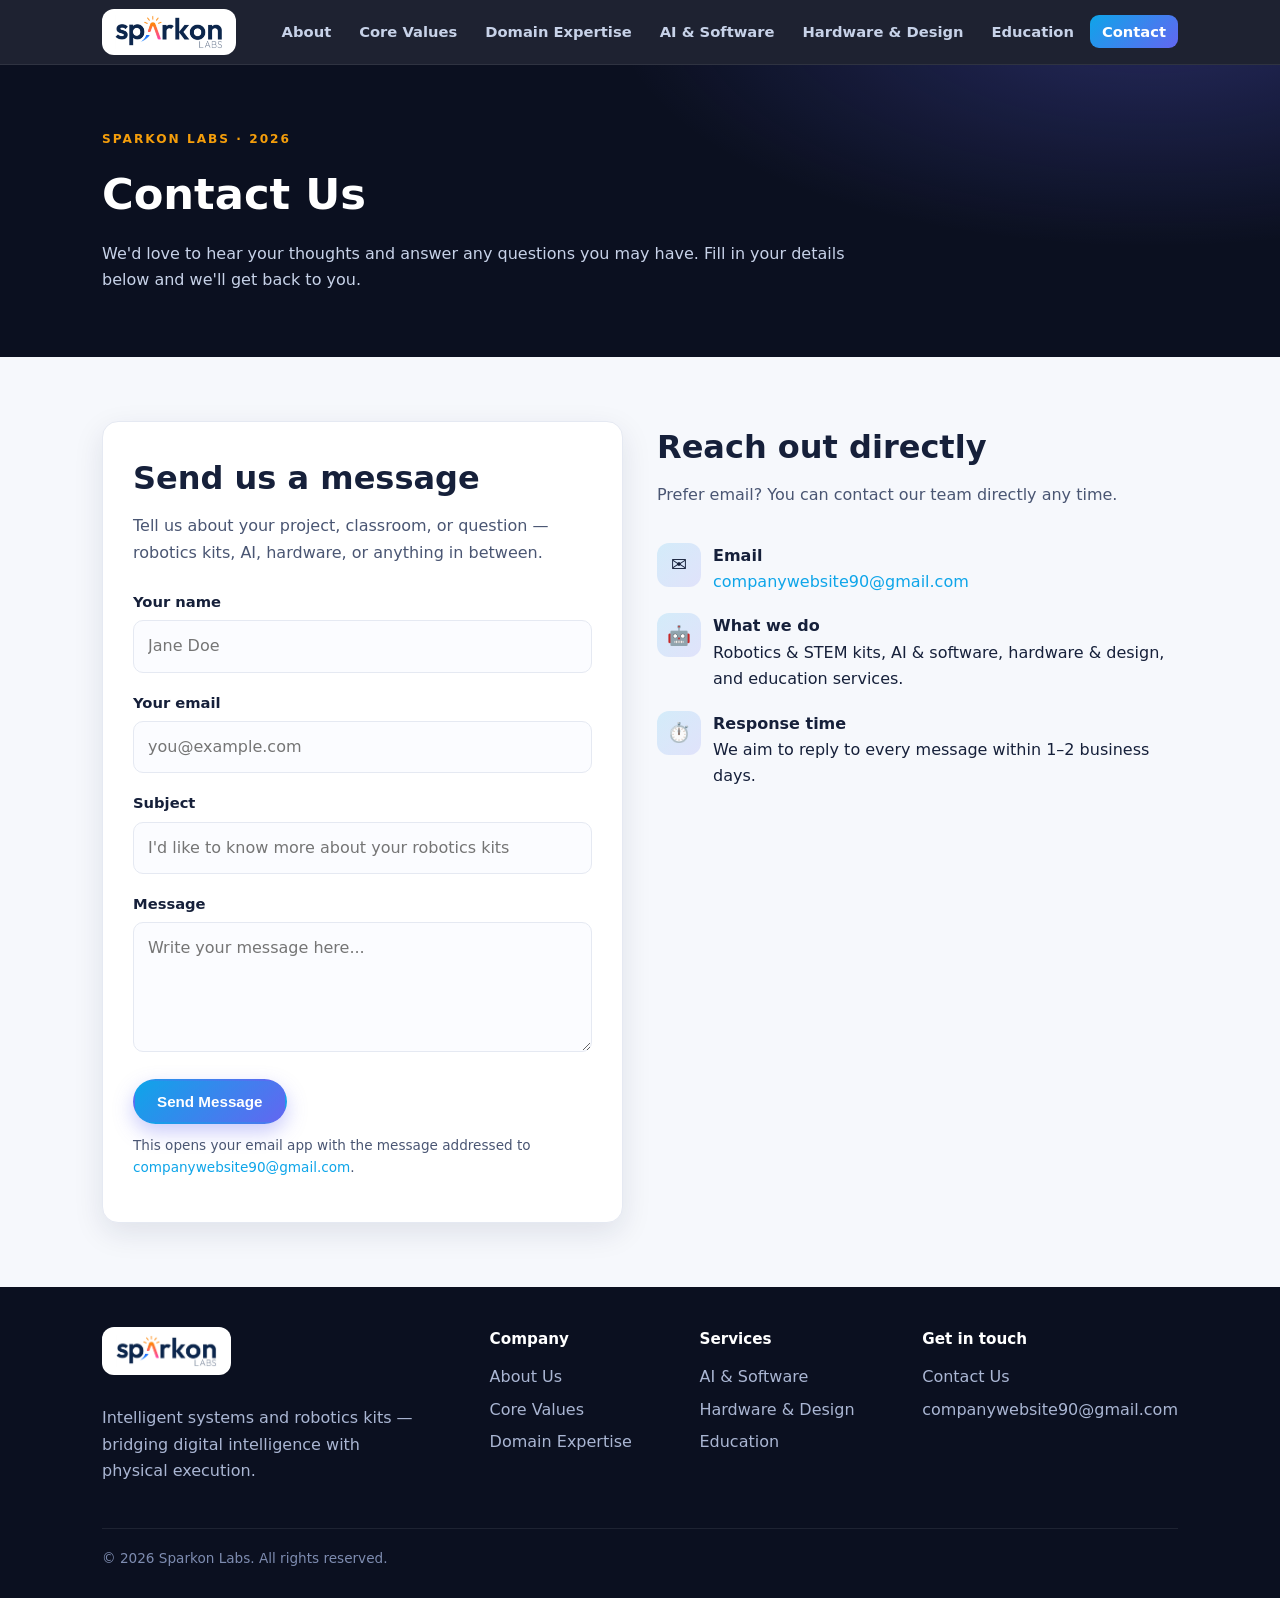
==== contact.html @ 638b64b2 "Add Sparkon Labs company website Static multi-page site (HTML/CSS/JS) built from the company profile" ====
<!DOCTYPE html>
<html lang="en">
<head>
  <meta charset="UTF-8" />
  <meta name="viewport" content="width=device-width, initial-scale=1.0" />
  <title>Contact Us — Sparkon Labs</title>
  <meta name="description" content="Get in touch with Sparkon Labs. Send us your details and we'll get back to you at companywebsite90@gmail.com." />
  <link rel="stylesheet" href="css/style.css" />
</head>
<body>

  <header class="nav">
    <div class="container">
      <a class="brand" href="index.html"><img src="sparkon_logo.png" alt="Sparkon Labs" /></a>
      <button class="nav-toggle" aria-label="Toggle menu">&#9776;</button>
      <ul class="nav-links">
        <li><a href="index.html">About</a></li>
        <li><a href="core-values.html">Core Values</a></li>
        <li><a href="domain-expertise.html">Domain Expertise</a></li>
        <li><a href="services-ai-software.html">AI &amp; Software</a></li>
        <li><a href="services-hardware-design.html">Hardware &amp; Design</a></li>
        <li><a href="services-education.html">Education</a></li>
        <li><a href="contact.html" class="active">Contact</a></li>
      </ul>
    </div>
  </header>

  <section class="page-head">
    <div class="container">
      <span class="kicker">Sparkon Labs · 2026</span>
      <h1>Contact Us</h1>
      <p>We'd love to hear your thoughts and answer any questions you may have. Fill in your details below and we'll get back to you.</p>
    </div>
  </section>

  <section class="section">
    <div class="container">
      <div class="contact-wrap">

        <!-- Contact form -->
        <div class="form-card">
          <h2 style="margin-top:0">Send us a message</h2>
          <p class="sub" style="margin-bottom:24px">
            Tell us about your project, classroom, or question — robotics kits, AI, hardware, or anything in between.
          </p>

          <form id="contactForm">
            <div class="field">
              <label for="name">Your name</label>
              <input type="text" id="name" name="name" placeholder="Jane Doe" required />
            </div>
            <div class="field">
              <label for="email">Your email</label>
              <input type="email" id="email" name="email" placeholder="you@example.com" required />
            </div>
            <div class="field">
              <label for="subject">Subject</label>
              <input type="text" id="subject" name="subject" placeholder="I'd like to know more about your robotics kits" required />
            </div>
            <div class="field">
              <label for="message">Message</label>
              <textarea id="message" name="message" placeholder="Write your message here..." required></textarea>
            </div>
            <button type="submit" class="btn btn-primary">Send Message</button>
            <p class="note" id="formNote">
              This opens your email app with the message addressed to
              <a href="mailto:companywebsite90@gmail.com">companywebsite90@gmail.com</a>.
            </p>
          </form>
        </div>

        <!-- Contact info -->
        <div>
          <h2 style="margin-top:0">Reach out directly</h2>
          <p class="sub">Prefer email? You can contact our team directly any time.</p>
          <ul class="info-list">
            <li>
              <span class="ico">✉️</span>
              <div>
                <strong>Email</strong><br />
                <a href="mailto:companywebsite90@gmail.com">companywebsite90@gmail.com</a>
              </div>
            </li>
            <li>
              <span class="ico">🤖</span>
              <div>
                <strong>What we do</strong><br />
                Robotics &amp; STEM kits, AI &amp; software, hardware &amp; design, and education services.
              </div>
            </li>
            <li>
              <span class="ico">⏱️</span>
              <div>
                <strong>Response time</strong><br />
                We aim to reply to every message within 1–2 business days.
              </div>
            </li>
          </ul>
        </div>

      </div>
    </div>
  </section>

  <footer class="footer">
    <div class="container">
      <div class="cols">
        <div class="fcol" style="max-width:320px">
          <div class="brand"><img src="sparkon_logo.png" alt="Sparkon Labs" /></div>
          <p>Intelligent systems and robotics kits — bridging digital intelligence with physical execution.</p>
        </div>
        <div class="fcol">
          <h4>Company</h4>
          <ul>
            <li><a href="index.html">About Us</a></li>
            <li><a href="core-values.html">Core Values</a></li>
            <li><a href="domain-expertise.html">Domain Expertise</a></li>
          </ul>
        </div>
        <div class="fcol">
          <h4>Services</h4>
          <ul>
            <li><a href="services-ai-software.html">AI &amp; Software</a></li>
            <li><a href="services-hardware-design.html">Hardware &amp; Design</a></li>
            <li><a href="services-education.html">Education</a></li>
          </ul>
        </div>
        <div class="fcol">
          <h4>Get in touch</h4>
          <ul>
            <li><a href="contact.html">Contact Us</a></li>
            <li><a href="mailto:companywebsite90@gmail.com">companywebsite90@gmail.com</a></li>
          </ul>
        </div>
      </div>
      <div class="copy">© 2026 Sparkon Labs. All rights reserved.</div>
    </div>
  </footer>

  <script src="js/main.js"></script>
  <script>
    // Build a mailto: link from the form and open the user's email client.
    document.getElementById('contactForm').addEventListener('submit', function (e) {
      e.preventDefault();
      var name = document.getElementById('name').value.trim();
      var email = document.getElementById('email').value.trim();
      var subject = document.getElementById('subject').value.trim();
      var message = document.getElementById('message').value.trim();

      var body =
        'Name: ' + name + '\n' +
        'Email: ' + email + '\n\n' +
        message;

      var mailto = 'mailto:companywebsite90@gmail.com' +
        '?subject=' + encodeURIComponent(subject) +
        '&body=' + encodeURIComponent(body);

      window.location.href = mailto;

      var note = document.getElementById('formNote');
      note.innerHTML = 'Your email app should now be opening. ' +
        'If it does not, email us directly at ' +
        '<a href="mailto:companywebsite90@gmail.com">companywebsite90@gmail.com</a>.';
    });
  </script>
</body>
</html>
---- css/style.css ----
/* ===========================================================
   Sparkon Labs — shared stylesheet
   Modern robotics theme (inspired by robolink.com layout)
   =========================================================== */

:root {
  --bg:        #0b1020;
  --bg-soft:   #121a31;
  --surface:   #ffffff;
  --ink:       #16203a;
  --ink-soft:  #4a5673;
  --line:      #e5e9f2;
  --brand:     #0ea5e9;   /* sky blue   */
  --brand-2:   #6366f1;   /* indigo     */
  --accent:    #f59e0b;   /* amber      */
  --good:      #10b981;
  --radius:    16px;
  --shadow:    0 10px 30px rgba(16, 32, 70, 0.10);
  --maxw:      1120px;
  --font:      "Segoe UI", system-ui, -apple-system, Roboto, Helvetica, Arial, sans-serif;
}

* { box-sizing: border-box; }

html { scroll-behavior: smooth; }

body {
  margin: 0;
  font-family: var(--font);
  color: var(--ink);
  background: #f6f8fc;
  line-height: 1.65;
}

img { max-width: 100%; display: block; }

a { color: var(--brand); text-decoration: none; }
a:hover { text-decoration: underline; }

.container {
  width: 100%;
  max-width: var(--maxw);
  margin: 0 auto;
  padding: 0 22px;
}

/* ---------- Top navigation ---------- */
.nav {
  position: sticky;
  top: 0;
  z-index: 50;
  background: rgba(11, 16, 32, 0.92);
  backdrop-filter: blur(8px);
  border-bottom: 1px solid rgba(255, 255, 255, 0.08);
}
.nav .container {
  display: flex;
  align-items: center;
  justify-content: space-between;
  min-height: 64px;
  gap: 16px;
}
.brand {
  display: flex;
  align-items: center;
  gap: 10px;
  font-weight: 800;
  font-size: 1.15rem;
  color: #fff;
  letter-spacing: .3px;
}
.brand:hover { text-decoration: none; }
.brand img { height: 34px; width: auto; display: block; }
.nav .brand { background: #fff; padding: 6px 13px; border-radius: 12px; }
.brand .dot {
  width: 12px; height: 12px; border-radius: 50%;
  background: linear-gradient(135deg, var(--brand), var(--brand-2));
  box-shadow: 0 0 0 4px rgba(14,165,233,.18);
}
.nav-links {
  display: flex;
  flex-wrap: wrap;
  align-items: center;
  gap: 4px;
  list-style: none;
  margin: 0; padding: 0;
}
.nav-links a {
  color: #c7d2e8;
  font-size: .92rem;
  font-weight: 600;
  padding: 8px 12px;
  border-radius: 9px;
  transition: background .15s, color .15s;
}
.nav-links a:hover { background: rgba(255,255,255,.08); color:#fff; text-decoration: none; }
.nav-links a.active { color: #fff; background: linear-gradient(135deg, var(--brand), var(--brand-2)); }

.nav-toggle {
  display: none;
  background: none; border: 0; cursor: pointer;
  color: #fff; font-size: 1.5rem; line-height: 1;
}

/* ---------- Buttons ---------- */
.btn {
  display: inline-block;
  padding: 12px 22px;
  border-radius: 999px;
  font-weight: 700;
  font-size: .95rem;
  border: 2px solid transparent;
  cursor: pointer;
  transition: transform .12s ease, box-shadow .15s ease, background .15s;
}
.btn:hover { text-decoration: none; transform: translateY(-2px); }
.btn-primary {
  background: linear-gradient(135deg, var(--brand), var(--brand-2));
  color: #fff;
  box-shadow: 0 8px 20px rgba(99,102,241,.35);
}
.btn-ghost {
  background: transparent;
  color: #fff;
  border-color: rgba(255,255,255,.4);
}
.btn-dark {
  background: var(--ink);
  color: #fff;
}

/* ---------- Hero ---------- */
.hero {
  background:
    radial-gradient(1200px 500px at 80% -10%, rgba(99,102,241,.35), transparent 60%),
    radial-gradient(900px 500px at 0% 10%, rgba(14,165,233,.30), transparent 55%),
    var(--bg);
  color: #fff;
  padding: 86px 0 96px;
}
.hero .kicker {
  display: inline-block;
  font-weight: 700;
  letter-spacing: 2px;
  text-transform: uppercase;
  font-size: .78rem;
  color: var(--accent);
  margin-bottom: 14px;
}
.hero h1 {
  font-size: clamp(2.1rem, 5vw, 3.4rem);
  line-height: 1.1;
  margin: 0 0 18px;
  font-weight: 800;
}
.hero p.lead {
  font-size: 1.12rem;
  color: #c7d2e8;
  max-width: 720px;
  margin: 0 0 30px;
}
.hero-actions { display: flex; flex-wrap: wrap; gap: 14px; }

/* ---------- Page header (interior pages) ---------- */
.page-head {
  background:
    radial-gradient(900px 400px at 90% -20%, rgba(99,102,241,.30), transparent 60%),
    var(--bg);
  color: #fff;
  padding: 60px 0 64px;
}
.page-head .kicker {
  color: var(--accent);
  text-transform: uppercase;
  letter-spacing: 2px;
  font-size: .76rem;
  font-weight: 700;
}
.page-head h1 { font-size: clamp(1.9rem, 4vw, 2.7rem); margin: 8px 0 10px; }
.page-head p { color: #c7d2e8; max-width: 760px; margin: 0; }

/* ---------- Sections ---------- */
.section { padding: 64px 0; }
.section h2 {
  font-size: clamp(1.5rem, 3vw, 2rem);
  margin: 0 0 8px;
}
.section .sub { color: var(--ink-soft); margin: 0 0 34px; max-width: 720px; }
.center { text-align: center; }
.center .sub { margin-left: auto; margin-right: auto; }

/* ---------- Cards / grids ---------- */
.grid {
  display: grid;
  gap: 22px;
  grid-template-columns: repeat(auto-fit, minmax(260px, 1fr));
}
.card {
  background: var(--surface);
  border: 1px solid var(--line);
  border-radius: var(--radius);
  padding: 28px;
  box-shadow: var(--shadow);
  transition: transform .15s ease, box-shadow .15s ease;
}
.card:hover { transform: translateY(-4px); box-shadow: 0 16px 40px rgba(16,32,70,.14); }
.card .ico {
  width: 52px; height: 52px;
  display: grid; place-items: center;
  border-radius: 14px;
  font-size: 1.5rem;
  margin-bottom: 16px;
  background: linear-gradient(135deg, rgba(14,165,233,.15), rgba(99,102,241,.15));
}
.card h3 { margin: 0 0 8px; font-size: 1.2rem; }
.card p { margin: 0; color: var(--ink-soft); }

/* link-cards on landing page */
.linkcard {
  display: flex;
  flex-direction: column;
  justify-content: space-between;
}
.linkcard .go {
  margin-top: 18px;
  font-weight: 700;
  color: var(--brand);
}
.linkcard:hover .go { text-decoration: underline; }

/* ---------- Two-column block ---------- */
.split {
  display: grid;
  grid-template-columns: 1.1fr .9fr;
  gap: 40px;
  align-items: center;
}
.split .panel {
  background: linear-gradient(135deg, var(--bg), var(--bg-soft));
  color: #fff;
  border-radius: var(--radius);
  padding: 38px;
  box-shadow: var(--shadow);
}
.split .panel ul { margin: 0; padding-left: 18px; }
.split .panel li { margin: 8px 0; color: #c7d2e8; }

/* ---------- Contact ---------- */
.contact-wrap { display: grid; grid-template-columns: 1fr 1fr; gap: 34px; }
.form-card {
  background: var(--surface);
  border: 1px solid var(--line);
  border-radius: var(--radius);
  padding: 30px;
  box-shadow: var(--shadow);
}
.field { margin-bottom: 18px; }
.field label { display:block; font-weight: 600; margin-bottom: 6px; font-size: .92rem; }
.field input, .field textarea {
  width: 100%;
  padding: 12px 14px;
  border: 1px solid var(--line);
  border-radius: 10px;
  font: inherit;
  background: #fbfcff;
}
.field input:focus, .field textarea:focus {
  outline: none;
  border-color: var(--brand);
  box-shadow: 0 0 0 3px rgba(14,165,233,.15);
}
.field textarea { resize: vertical; min-height: 130px; }
.note { font-size: .85rem; color: var(--ink-soft); margin-top: 10px; }
.info-list { list-style: none; margin: 0; padding: 0; }
.info-list li { display: flex; gap: 12px; align-items: flex-start; margin-bottom: 18px; }
.info-list .ico {
  width: 44px; height: 44px; flex: none;
  display: grid; place-items: center; border-radius: 12px; font-size: 1.2rem;
  background: linear-gradient(135deg, rgba(14,165,233,.15), rgba(99,102,241,.15));
}

/* ---------- CTA band ---------- */
.cta {
  background: linear-gradient(135deg, var(--brand), var(--brand-2));
  color: #fff;
  text-align: center;
  padding: 60px 0;
}
.cta h2 { margin: 0 0 10px; font-size: clamp(1.6rem, 3vw, 2.2rem); }
.cta p { margin: 0 0 24px; color: #eaf2ff; }

/* ---------- Footer ---------- */
.footer {
  background: var(--bg);
  color: #aab6d3;
  padding: 40px 0 28px;
}
.footer .cols { display: flex; flex-wrap: wrap; justify-content: space-between; gap: 24px; }
.footer a { color: #aab6d3; }
.footer a:hover { color: #fff; }
.footer .brand { display: inline-flex; background: #fff; padding: 8px 14px; border-radius: 12px; margin-bottom: 14px; }
.footer .brand img { height: 32px; }
.footer .fcol h4 { color: #fff; margin: 0 0 12px; font-size: .95rem; }
.footer .fcol ul { list-style: none; margin: 0; padding: 0; }
.footer .fcol li { margin: 6px 0; }
.footer .copy {
  border-top: 1px solid rgba(255,255,255,.08);
  margin-top: 28px; padding-top: 18px;
  font-size: .85rem; color: #7e8cb0;
}

/* ---------- Responsive ---------- */
@media (max-width: 860px) {
  .split { grid-template-columns: 1fr; }
  .contact-wrap { grid-template-columns: 1fr; }
  .nav-toggle { display: block; }
  .nav-links {
    display: none;
    position: absolute;
    top: 64px; left: 0; right: 0;
    flex-direction: column;
    align-items: stretch;
    gap: 0;
    background: var(--bg);
    border-bottom: 1px solid rgba(255,255,255,.08);
    padding: 8px 14px 16px;
  }
  .nav-links.open { display: flex; }
  .nav-links a { padding: 12px; border-radius: 8px; }
}
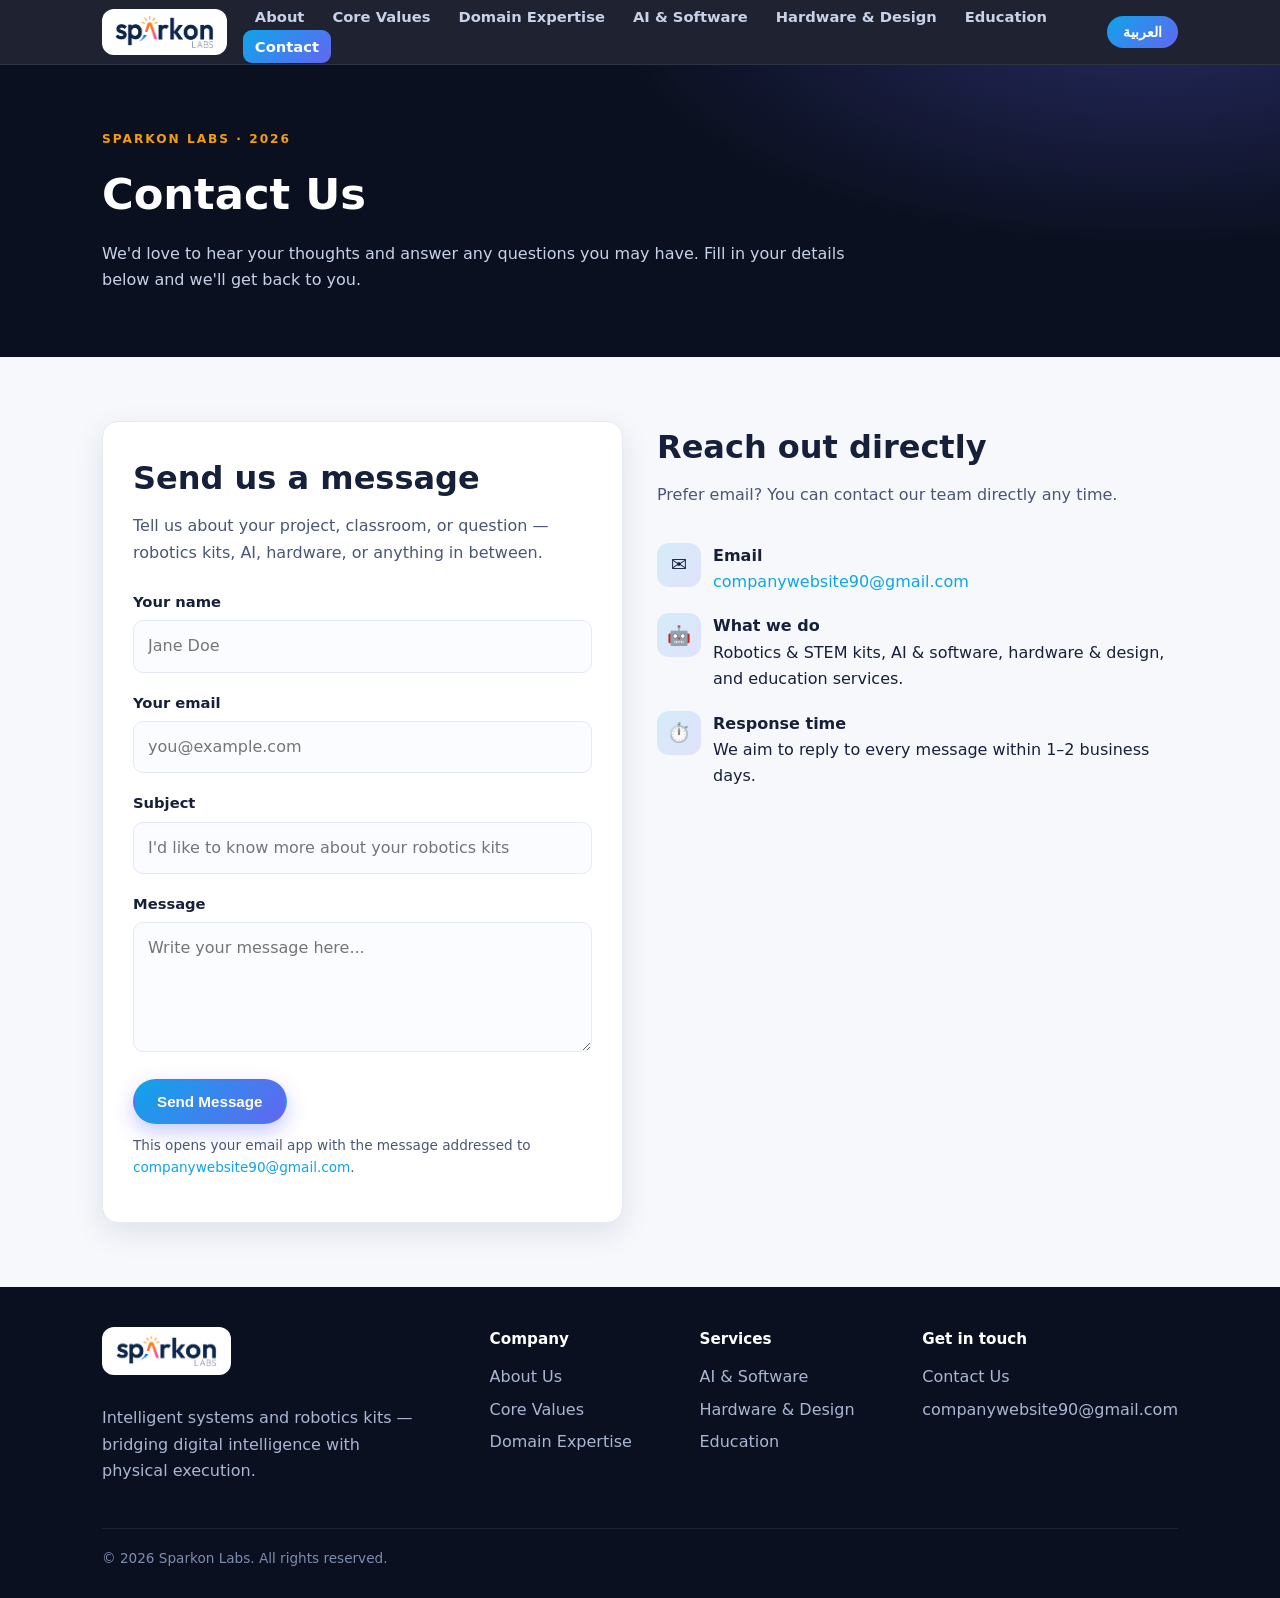
==== commit 25a4cf58: "Add English/Arabic language toggle Adds an "العربية" button in the nav on every page that switches t" ====
--- a/contact.html
+++ b/contact.html
@@ -22,6 +22,7 @@
         <li><a href="services-education.html">Education</a></li>
         <li><a href="contact.html" class="active">Contact</a></li>
       </ul>
+      <button class="lang-toggle" type="button" aria-label="Switch language">العربية</button>
     </div>
   </header>
 
@@ -137,6 +138,8 @@
     </div>
   </footer>
 
+  <script src="js/translations.js"></script>
+  <script src="js/i18n.js"></script>
   <script src="js/main.js"></script>
   <script>
     // Build a mailto: link from the form and open the user's email client.
--- a/css/style.css
+++ b/css/style.css
@@ -101,6 +101,31 @@
   background: none; border: 0; cursor: pointer;
   color: #fff; font-size: 1.5rem; line-height: 1;
 }
+
+/* push nav links + language toggle to the right */
+.nav-links { margin-left: auto; }
+
+/* language (EN/AR) toggle button */
+.lang-toggle {
+  margin-left: 14px;
+  flex: none;
+  background: linear-gradient(135deg, var(--brand), var(--brand-2));
+  color: #fff;
+  border: 0;
+  font-weight: 700;
+  font-size: .9rem;
+  padding: 8px 16px;
+  border-radius: 999px;
+  cursor: pointer;
+  white-space: nowrap;
+}
+.lang-toggle:hover { filter: brightness(1.08); }
+
+/* ---------- Right-to-left (Arabic) adjustments ---------- */
+[dir="rtl"] .nav-links { margin-left: 0; margin-right: auto; }
+[dir="rtl"] .lang-toggle { margin-left: 0; margin-right: 14px; }
+[dir="rtl"] .split .panel ul { padding-left: 0; padding-right: 18px; }
+[dir="rtl"] .info-list li { flex-direction: row-reverse; }
 
 /* ---------- Buttons ---------- */
 .btn {
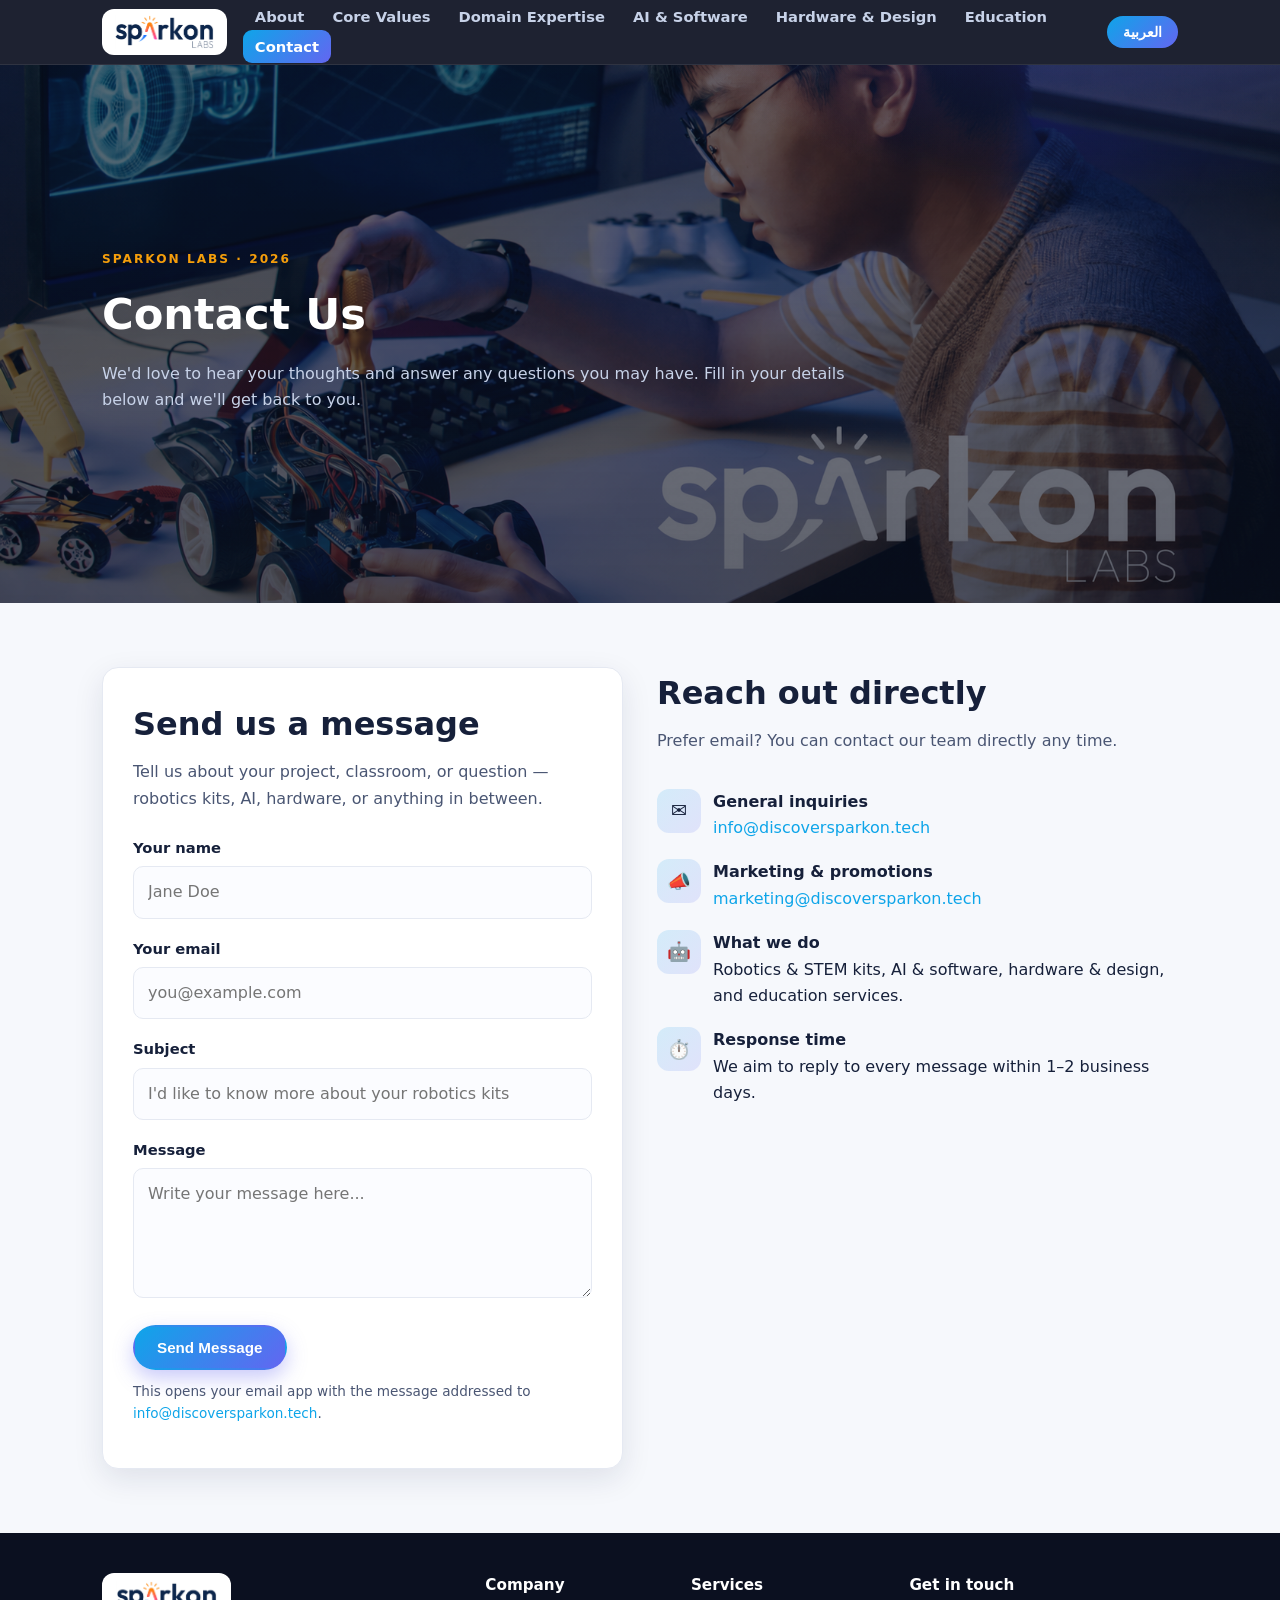
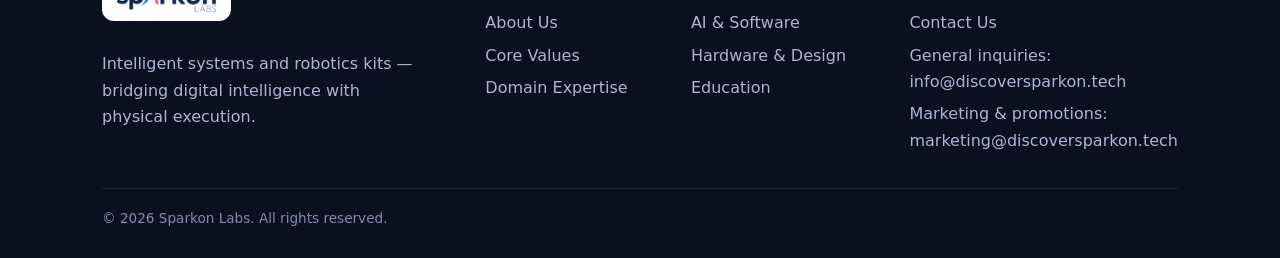
==== commit eaa8ad1c: "Add Company Logo Background and Update Contact Info" ====
--- a/contact.html
+++ b/contact.html
@@ -4,7 +4,7 @@
   <meta charset="UTF-8" />
   <meta name="viewport" content="width=device-width, initial-scale=1.0" />
   <title>Contact Us — Sparkon Labs</title>
-  <meta name="description" content="Get in touch with Sparkon Labs. Send us your details and we'll get back to you at companywebsite90@gmail.com." />
+  <meta name="description" content="Get in touch with Sparkon Labs. Email info@discoversparkon.tech for general inquiries or marketing@discoversparkon.tech for marketing and promotional activities." />
   <link rel="stylesheet" href="css/style.css" />
 </head>
 <body>
@@ -65,7 +65,7 @@
             <button type="submit" class="btn btn-primary">Send Message</button>
             <p class="note" id="formNote">
               This opens your email app with the message addressed to
-              <a href="mailto:companywebsite90@gmail.com">companywebsite90@gmail.com</a>.
+              <a href="mailto:info@discoversparkon.tech">info@discoversparkon.tech</a>.
             </p>
           </form>
         </div>
@@ -78,8 +78,15 @@
             <li>
               <span class="ico">✉️</span>
               <div>
-                <strong>Email</strong><br />
-                <a href="mailto:companywebsite90@gmail.com">companywebsite90@gmail.com</a>
+                <strong>General inquiries</strong><br />
+                <a href="mailto:info@discoversparkon.tech">info@discoversparkon.tech</a>
+              </div>
+            </li>
+            <li>
+              <span class="ico">📣</span>
+              <div>
+                <strong>Marketing &amp; promotions</strong><br />
+                <a href="mailto:marketing@discoversparkon.tech">marketing@discoversparkon.tech</a>
               </div>
             </li>
             <li>
@@ -130,7 +137,8 @@
           <h4>Get in touch</h4>
           <ul>
             <li><a href="contact.html">Contact Us</a></li>
-            <li><a href="mailto:companywebsite90@gmail.com">companywebsite90@gmail.com</a></li>
+            <li>General inquiries:<br /><a href="mailto:info@discoversparkon.tech">info@discoversparkon.tech</a></li>
+            <li>Marketing &amp; promotions:<br /><a href="mailto:marketing@discoversparkon.tech">marketing@discoversparkon.tech</a></li>
           </ul>
         </div>
       </div>
@@ -155,7 +163,7 @@
         'Email: ' + email + '\n\n' +
         message;
 
-      var mailto = 'mailto:companywebsite90@gmail.com' +
+      var mailto = 'mailto:info@discoversparkon.tech' +
         '?subject=' + encodeURIComponent(subject) +
         '&body=' + encodeURIComponent(body);
 
@@ -164,7 +172,7 @@
       var note = document.getElementById('formNote');
       note.innerHTML = 'Your email app should now be opening. ' +
         'If it does not, email us directly at ' +
-        '<a href="mailto:companywebsite90@gmail.com">companywebsite90@gmail.com</a>.';
+        '<a href="mailto:info@discoversparkon.tech">info@discoversparkon.tech</a>.';
     });
   </script>
 </body>
--- a/css/style.css
+++ b/css/style.css
@@ -159,6 +159,8 @@
   background:
     radial-gradient(1200px 500px at 80% -10%, rgba(99,102,241,.35), transparent 60%),
     radial-gradient(900px 500px at 0% 10%, rgba(14,165,233,.30), transparent 55%),
+    linear-gradient(rgba(11,16,32,.50), rgba(11,16,32,.64)),
+    url("../sparkon_labs_logo.png") center bottom / cover no-repeat,
     var(--bg);
   color: #fff;
   padding: 86px 0 96px;
@@ -190,9 +192,11 @@
 .page-head {
   background:
     radial-gradient(900px 400px at 90% -20%, rgba(99,102,241,.30), transparent 60%),
+    linear-gradient(rgba(11,16,32,.52), rgba(11,16,32,.66)),
+    url("../sparkon_labs_logo.png") center bottom / cover no-repeat,
     var(--bg);
   color: #fff;
-  padding: 60px 0 64px;
+  padding: 180px 0 190px;
 }
 .page-head .kicker {
   color: var(--accent);
